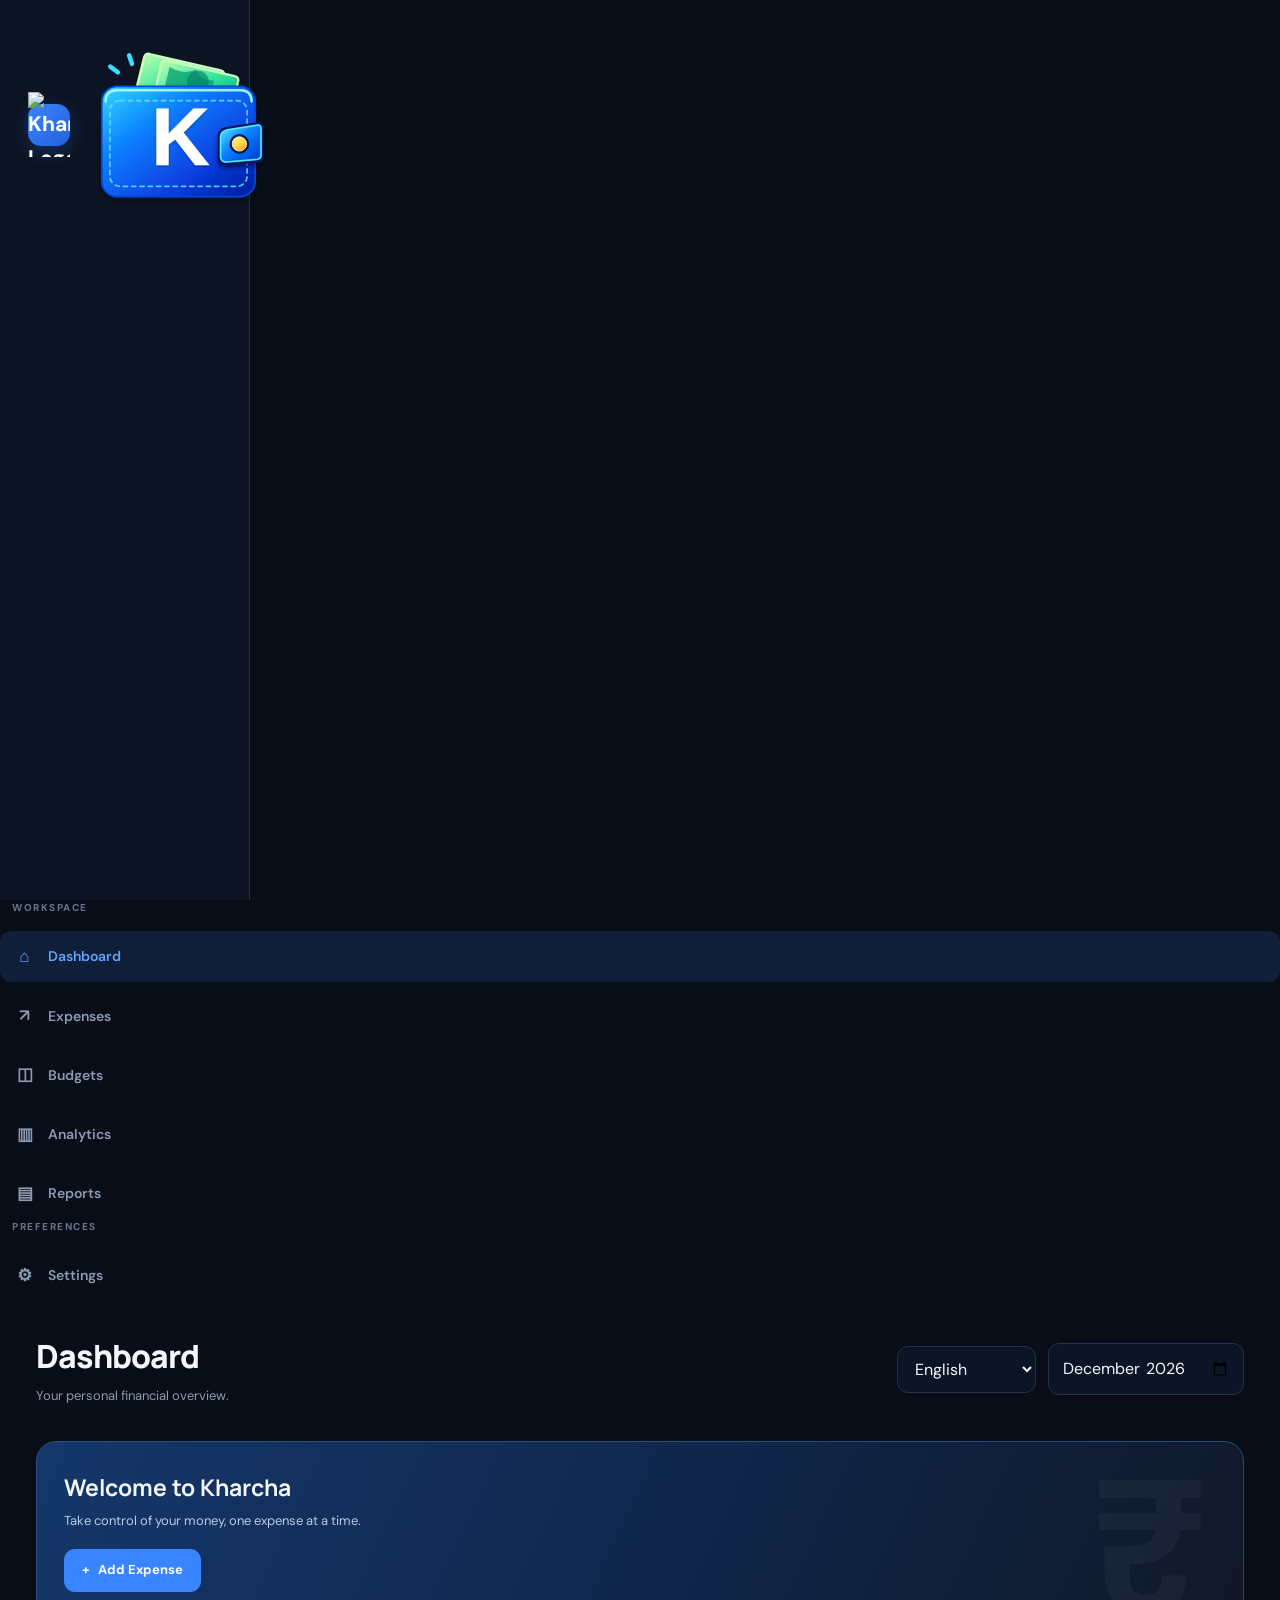
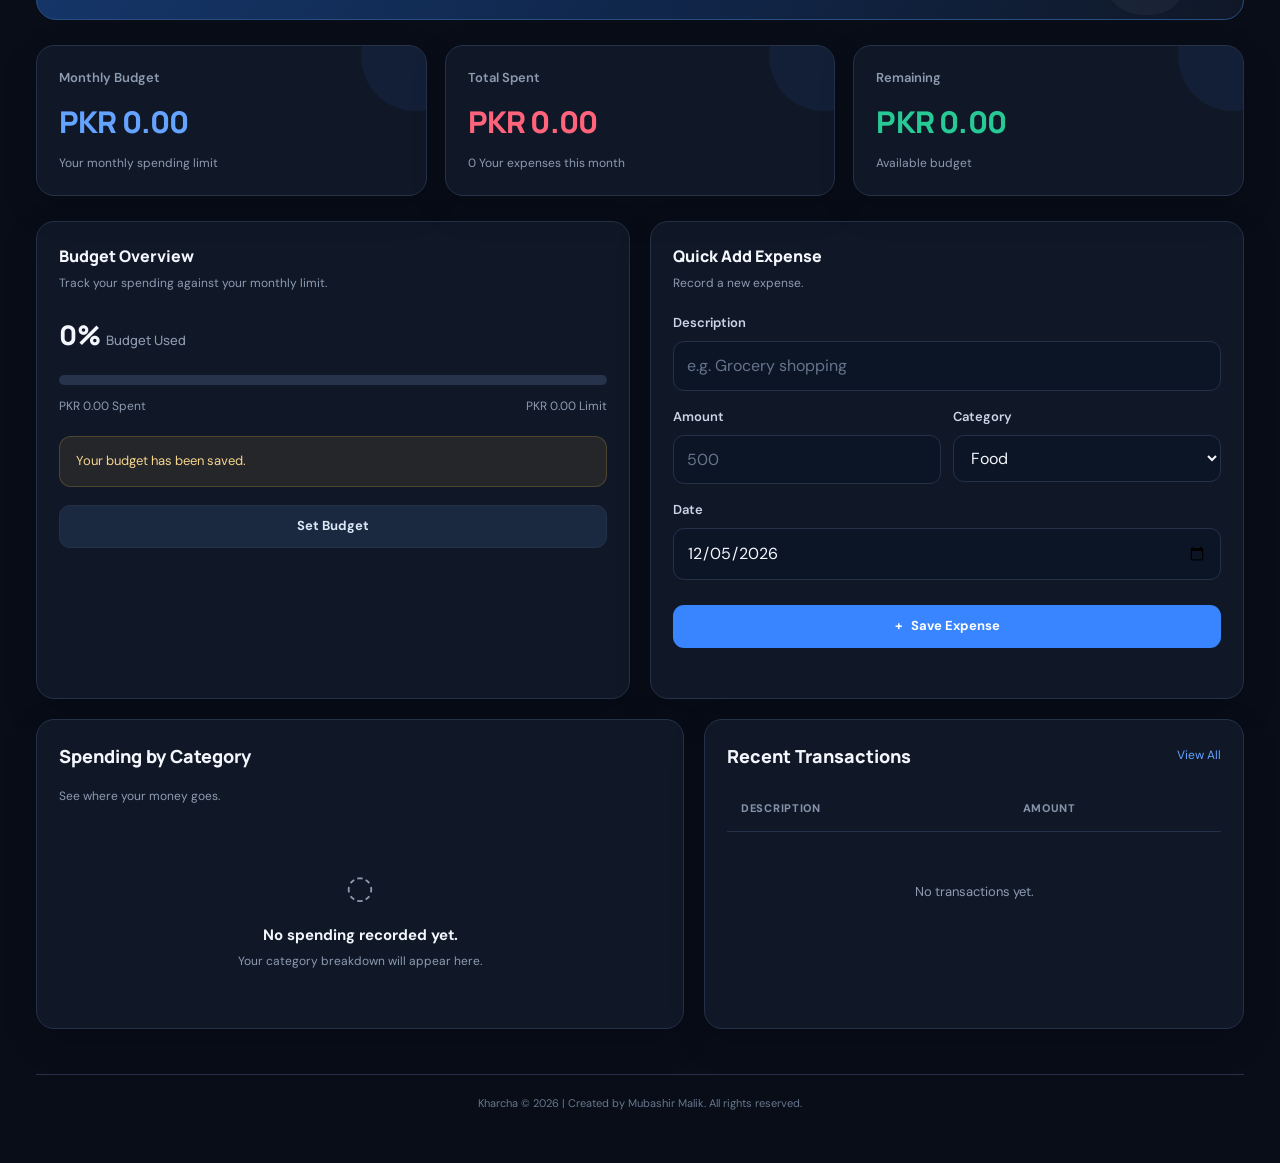
==== index.html @ c97d644c "Update index.html" ====
<!DOCTYPE html>
<html lang="en">
<head>
  <meta charset="UTF-8">
  <meta name="viewport" content="width=device-width, initial-scale=1.0">
  <meta name="theme-color" content="#080d18">
  <meta name="description" content="Kharcha - A simple and smart personal expense tracker.">
  <title>Kharcha | Personal Finance Dashboard</title>
  <link rel="stylesheet" href="style.css">

  <style>
    .welcome-banner {
      background: linear-gradient(115deg, #15376b, #10264a 55%, #101827);
      border: 1px solid #284d80;
      border-radius: 20px;
      padding: 27px;
      margin-bottom: 25px;
      position: relative;
      overflow: hidden;
    }

    .welcome-banner::after {
      content: "₹";
      position: absolute;
      right: 35px;
      top: -45px;
      font-size: 190px;
      font-weight: 800;
      color: rgba(255,255,255,.045);
      pointer-events: none;
    }

    .welcome-banner h2 {
      font-family: 'Manrope', sans-serif;
      font-size: 23px;
      margin-bottom: 5px;
      position: relative;
      z-index: 1;
    }

    .welcome-banner p {
      color: #b8cce9;
      font-size: 13px;
      position: relative;
      z-index: 1;
    }

    .welcome-banner .btn {
      margin-top: 17px;
      position: relative;
      z-index: 1;
    }

    .month-control {
      width: auto;
      min-width: 150px;
    }

    .quick-form {
      display: grid;
      grid-template-columns: 1fr 1fr;
      gap: 12px;
    }

    .quick-form .full {
      grid-column: 1 / -1;
    }

    .quick-form .form-group {
      margin-bottom: 4px;
    }

    .quick-form button {
      margin-top: 9px;
    }

    .dashboard-bottom {
      display: grid;
      grid-template-columns: minmax(0, 1.2fr) minmax(0, 1fr);
      gap: 20px;
      margin-top: 20px;
    }

    .budget-big {
      font-family: 'Manrope', sans-serif;
      font-size: 27px;
      font-weight: 800;
      margin: 14px 0 18px;
    }

    .budget-big span {
      color: var(--muted);
      font-size: 13px;
      font-weight: 500;
    }

    .category-row {
      display: flex;
      align-items: center;
      gap: 10px;
    }

    .category-dot {
      height: 9px;
      width: 9px;
      border-radius: 50%;
      background: var(--blue);
      flex-shrink: 0;
    }

    .language-select {
      width: auto;
      min-width: 125px;
    }

    .success-message {
      color: var(--green);
      font-size: 12px;
      margin-top: 10px;
      min-height: 18px;
    }

    [dir="rtl"] body {
      text-align: right;
    }

    [dir="rtl"] .app-layout {
      direction: rtl;
    }

    [dir="rtl"] .welcome-banner::after {
      right: auto;
      left: 35px;
    }

    [dir="rtl"] .category-info {
      direction: rtl;
    }

    [dir="rtl"] th,
    [dir="rtl"] td {
      text-align: right;
    }

    @media(max-width: 720px) {
      .dashboard-bottom {
        grid-template-columns: 1fr;
      }

      .welcome-banner {
        padding: 21px;
      }

      .welcome-banner h2 {
        font-size: 20px;
      }

      .quick-form {
        grid-template-columns: 1fr;
      }

      .quick-form .full {
        grid-column: auto;
      }

      .month-control {
        width: 100%;
      }
    }
  </style>
</head>

<body>

<div class="app-layout">

  <!-- SIDEBAR -->
  <aside class="sidebar">

  
<a href="index.html" class="brand">
  <div class="brand-logo">
     <img src="kharcha-logo.png" alt="Kharcha Logo">
  </div>
    <img src="kharcha-wallet-logo.svg" alt="Kharcha Wallet Logo">
  </div>
</a>


    <div class="nav-section">
      <div class="nav-label" data-i18n="workspace">Workspace</div>

      <a href="index.html" class="nav-link active">
        <span class="nav-icon">⌂</span>
        <span data-i18n="dashboard">Dashboard</span>
      </a>

      <a href="expenses.html" class="nav-link">
        <span class="nav-icon">↗</span>
        <span data-i18n="expenses">Expenses</span>
      </a>

      <a href="budgets.html" class="nav-link">
        <span class="nav-icon">◫</span>
        <span data-i18n="budgets">Budgets</span>
      </a>

      <a href="analytics.html" class="nav-link">
        <span class="nav-icon">▥</span>
        <span data-i18n="analytics">Analytics</span>
      </a>

      <a href="reports.html" class="nav-link">
        <span class="nav-icon">▤</span>
        <span data-i18n="reports">Reports</span>
      </a>
    </div>

    <div class="nav-section sidebar-bottom">
      <div class="nav-label" data-i18n="preferences">Preferences</div>

      <a href="settings.html" class="nav-link">
        <span class="nav-icon">⚙</span>
        <span data-i18n="settings">Settings</span>
      </a>
    </div>

  </aside>

  <!-- MAIN CONTENT -->
  <main class="main-content">

    <!-- TOPBAR -->
    <header class="topbar">

      <div class="page-heading">
        <h1 data-i18n="dashboard">Dashboard</h1>
        <p data-i18n="dashboardSubtitle">Your personal financial overview.</p>
      </div>

      <div class="topbar-actions">

        <select id="languageSelect" class="language-select"
          aria-label="Choose language">
          <option value="en">English</option>
          <option value="ur">اردو</option>
          <option value="roman">Roman Urdu</option>
        </select>

        <input type="month" id="monthSelect"
          class="month-control" aria-label="Select month">

      </div>

    </header>

    <!-- WELCOME -->
    <section class="welcome-banner">

      <h2 data-i18n="welcome">Take control of your money.</h2>

      <p data-i18n="welcomeText">
        Track your spending, manage your budget,
        and make better financial decisions.
      </p>

      <a href="#addExpense" class="btn btn-primary">
        + <span data-i18n="addExpense">Add an expense</span>
      </a>

    </section>

    <!-- FINANCIAL SUMMARY -->
    <section class="stats-grid">

      <div class="card stat-card balance">
        <div class="stat-label" data-i18n="monthlyBudget">Monthly Budget</div>
        <div class="stat-value" id="budgetValue">PKR 0</div>
        <div class="stat-note" data-i18n="budgetNote">
          Your planned monthly spending limit
        </div>
      </div>

      <div class="card stat-card expense">
        <div class="stat-label" data-i18n="totalSpent">Total Spent</div>
        <div class="stat-value" id="spentValue">PKR 0</div>
        <div class="stat-note" id="transactionCount">0</div>
      </div>

      <div class="card stat-card income">
        <div class="stat-label" data-i18n="remaining">Remaining Balance</div>
        <div class="stat-value" id="remainingValue">PKR 0</div>
        <div class="stat-note" data-i18n="remainingNote">
          Money left from your monthly budget
        </div>
      </div>

    </section>

    <!-- MAIN DASHBOARD GRID -->
    <section class="dashboard-grid">

      <div class="card">

        <div class="card-title" data-i18n="budgetOverview">Budget Overview</div>

        <div class="card-description" data-i18n="budgetDescription">
          Monitor how much of your budget you've used.
        </div>

        <div class="budget-big" id="budgetPercentage">
          0% <span data-i18n="budgetUsed">of your budget used</span>
        </div>

        <div class="progress-track">
          <div class="progress-fill" id="budgetProgress" style="width:0%"></div>
        </div>

        <div class="progress-details">
          <span id="budgetSpentLabel">PKR 0</span>
          <span id="budgetLimitLabel">PKR 0</span>
        </div>

        <div id="budgetWarning" class="notice warning" style="margin-top:20px"></div>

        <button class="btn btn-secondary btn-full"
          id="setBudgetButton" data-i18n="setBudget">
          Set Monthly Budget
        </button>

      </div>

      <!-- QUICK EXPENSE FORM -->
      <div class="card" id="addExpense">

        <div class="card-title" data-i18n="quickAdd">Quick Add Expense</div>

        <div class="card-description" data-i18n="quickDescription">
          Record a purchase in seconds.
        </div>

        <form id="expenseForm" class="quick-form">

          <div class="form-group full">
            <label for="expenseDescription" data-i18n="description">Description</label>
            <input id="expenseDescription" type="text"
              data-i18n-placeholder="descriptionPlaceholder"
              placeholder="e.g. Grocery shopping" required>
          </div>

          <div class="form-group">
            <label for="expenseAmount" data-i18n="amount">Amount (PKR)</label>
            <input id="expenseAmount" type="number"
              min="0.01" step="0.01" placeholder="500" required>
          </div>

          <div class="form-group">
            <label for="expenseCategory" data-i18n="category">Category</label>
            <select id="expenseCategory" required>
              <option value="food" data-i18n="food">Food</option>
              <option value="transport" data-i18n="transport">Transport</option>
              <option value="shopping" data-i18n="shopping">Shopping</option>
              <option value="bills" data-i18n="bills">Bills</option>
              <option value="health" data-i18n="health">Health</option>
              <option value="entertainment" data-i18n="entertainment">Entertainment</option>
              <option value="education" data-i18n="education">Education</option>
              <option value="other" data-i18n="other">Other</option>
            </select>
          </div>

          <div class="form-group full">
            <label for="expenseDate" data-i18n="date">Date</label>
            <input id="expenseDate" type="date" required>
          </div>

          <button type="submit" class="btn btn-primary full">
            + <span data-i18n="saveExpense">Save Expense</span>
          </button>

        </form>

        <div id="expenseMessage" class="success-message" aria-live="polite"></div>

      </div>

    </section>

    <!-- LOWER DASHBOARD -->
    <section class="dashboard-bottom">

      <div class="card">

        <div class="section-heading">
          <h2 data-i18n="spendingCategory">Spending by Category</h2>
        </div>

        <div class="card-description" data-i18n="categoryDescription">
          Understand where your money goes.
        </div>

        <div class="category-list" id="categoryList"></div>

      </div>

      <div class="card">

        <div class="section-heading">
          <h2 data-i18n="recentTransactions">Recent Transactions</h2>

          <a href="expenses.html"
            style="color:var(--blue-light);font-size:12px"
            data-i18n="viewAll">
            View all →
          </a>
        </div>

        <div class="table-wrapper">
          <table>
            <thead>
              <tr>
                <th data-i18n="description">Description</th>
                <th data-i18n="amount">Amount</th>
              </tr>
            </thead>

            <tbody id="recentTransactions"></tbody>
          </table>
        </div>

      </div>

    </section>

    <footer class="app-footer">
      Kharcha © 2026 | Created by Mubashir Malik. All rights reserved.
    </footer>

  </main>

</div>

<script src="app.js"></script>

<script>
  const $ = id => document.getElementById(id);

  function escapeHTML(value) {
    return String(value).replace(/[&<>"']/g, character => ({
      "&": "&amp;",
      "<": "&lt;",
      ">": "&gt;",
      '"': "&quot;",
      "'": "&#39;"
    })[character]);
  }

  function selectedMonth() {
    return $("monthSelect").value || Kharcha.getCurrentMonth();
  }

  function money(amount) {
    return Kharcha.formatCurrency(amount);
  }

  function renderDashboard() {
    const month = selectedMonth();
    const summary = Kharcha.getMonthlySummary(month);
    const t = key => Kharcha.translate(key);

    $("budgetValue").textContent = money(summary.budget);
    $("spentValue").textContent = money(summary.spent);
    $("remainingValue").textContent = money(summary.remaining);

    $("transactionCount").textContent =
      `${summary.transactionCount} ${t("spentNote")}`;

    const percentage = summary.budget > 0
      ? Math.round(summary.percentage)
      : 0;

    $("budgetPercentage").innerHTML =
      `${percentage}% <span>${t("budgetUsed")}</span>`;

    $("budgetProgress").style.width =
      `${Math.min(percentage, 100)}%`;

    $("budgetProgress").classList.toggle(
      "danger",
      percentage >= 100
    );

    $("budgetSpentLabel").textContent =
      `${money(summary.spent)} ${t("spent")}`;

    $("budgetLimitLabel").textContent =
      `${money(summary.budget)} ${t("limit")}`;

    const warning = $("budgetWarning");

    if (summary.budget === 0) {
      warning.className = "notice warning";
      warning.textContent = t("setBudgetMessage");
    } else if (percentage >= 100) {
      warning.className = "notice danger";
      warning.textContent = t("exceededMessage");
    } else if (percentage >= 80) {
      warning.className = "notice warning";
      warning.textContent = t("warningMessage");
    } else {
      warning.className = "notice";
      warning.textContent = t("withinBudgetMessage");
    }

    renderCategories(month);
    renderTransactions(month);
  }

  function renderCategories(month) {
    const totals = Kharcha.getCategoryTotals(month);
    const list = $("categoryList");
    const t = key => Kharcha.translate(key);

    const entries = Object.entries(totals)
      .sort((a, b) => b[1] - a[1]);

    if (!entries.length) {
      list.innerHTML = `
        <div class="empty-state">
          <div class="empty-state-icon">◌</div>
          <h3>${escapeHTML(t("noSpending"))}</h3>
          <p>${escapeHTML(t("categoryEmpty"))}</p>
        </div>`;
      return;
    }

    const total = entries.reduce((sum, entry) => sum + entry[1], 0);

    list.innerHTML = entries.map(([category, amount]) => {
      const percentage = total > 0 ? (amount / total) * 100 : 0;

      return `
        <div class="category-item">
          <div class="category-info">
            <span class="category-row">
              <span class="category-dot"></span>
              ${escapeHTML(t(category))}
            </span>
            <span>${money(amount)}</span>
          </div>
          <div class="category-track">
            <div class="category-fill" style="width:${percentage}%"></div>
          </div>
        </div>`;
    }).join("");
  }

  function renderTransactions(month) {
    const transactions = Kharcha.getMonthExpenses(month)
      .sort((a, b) => String(b.date).localeCompare(String(a.date)))
      .slice(0, 5);

    const body = $("recentTransactions");
    const t = key => Kharcha.translate(key);

    if (!transactions.length) {
      body.innerHTML = `
        <tr>
          <td colspan="2">
            <div class="empty-state">${escapeHTML(t("noTransactions"))}</div>
          </td>
        </tr>`;
      return;
    }

    body.innerHTML = transactions.map(expense => `
      <tr>
        <td>
          <div class="transaction-name">
            ${escapeHTML(expense.description)}
          </div>
          <div class="transaction-category">
            ${escapeHTML(t(expense.category))} · ${escapeHTML(expense.date)}
          </div>
        </td>
        <td class="amount-negative">
          -${money(expense.amount)}
        </td>
      </tr>
    `).join("");
  }

  $("expenseForm").addEventListener("submit", event => {
    event.preventDefault();

    try {
      Kharcha.addExpense({
        description: $("expenseDescription").value,
        amount: $("expenseAmount").value,
        category: $("expenseCategory").value,
        date: $("expenseDate").value
      });

      $("expenseForm").reset();
      $("expenseDate").value = new Date().toISOString().slice(0, 10);
      $("expenseMessage").textContent = Kharcha.translate("saved");

      renderDashboard();

    } catch (error) {
      $("expenseMessage").textContent = error.message;
    }
  });

  $("monthSelect").addEventListener("change", renderDashboard);

  $("setBudgetButton").addEventListener("click", () => {
    const current = Kharcha.getMonthlyBudget(selectedMonth());

    const answer = prompt(
      Kharcha.translate("budgetPrompt"),
      current || ""
    );

    if (answer === null) return;

    const amount = Number(answer);

    if (!Number.isFinite(amount) || amount < 0) {
      alert(Kharcha.translate("invalidBudget"));
      return;
    }

    Kharcha.setMonthlyBudget(amount, selectedMonth());
    renderDashboard();
  });

  $("languageSelect").addEventListener("change", event => {
    Kharcha.setLanguage(event.target.value);
    renderDashboard();
  });

  function initializeDashboard() {
    $("monthSelect").value = Kharcha.getCurrentMonth();
    $("expenseDate").value = new Date().toISOString().slice(0, 10);
    $("languageSelect").value = Kharcha.getLanguage();

    Kharcha.applyTranslations();
    renderDashboard();
  }

  initializeDashboard();
</script>

</body>
</html>
---- style.css ----
@import url('https://fonts.googleapis.com/css2?family=DM+Sans:wght@400;500;600;700;800&family=Manrope:wght@400;500;600;700;800&display=swap');

:root {
  --bg: #080d18;
  --surface: #101827;
  --surface-2: #151f31;
  --surface-3: #1b2940;
  --border: #243149;
  --text: #f3f6fc;
  --muted: #8d9bb1;
  --blue: #3985ff;
  --blue-light: #64a3ff;
  --green: #27c995;
  --red: #ff647c;
  --yellow: #f6bd4b;
  --radius: 18px;
  --shadow: 0 12px 35px rgba(0,0,0,.18);
}

* {
  box-sizing: border-box;
  margin: 0;
  padding: 0;
}

html {
  scroll-behavior: smooth;
}

body {
  min-height: 100vh;
  background: var(--bg);
  color: var(--text);
  font-family: 'DM Sans', sans-serif;
  line-height: 1.6;
}

button, input, select, textarea {
  font: inherit;
}

button {
  cursor: pointer;
}

a {
  color: inherit;
  text-decoration: none;
}

img {
  max-width: 100%;
}

/* Main application layout */

.app-layout {
  display: flex;
  min-height: 100vh;
}

.sidebar {
  width: 250px;
  min-width: 250px;
  background: #0c1423;
  border-right: 1px solid var(--border);
  padding: 28px 18px;
  display: flex;
  flex-direction: column;
  gap: 34px;
}

.brand {
  display: flex;
  align-items: center;
  gap: 12px;
  padding: 0 10px;
}

.brand-logo {
  width: 42px;
  height: 42px;
  display: grid;
  place-items: center;
  background: linear-gradient(135deg, #3985ff, #2460d9);
  border-radius: 13px;
  color: white;
  font-size: 21px;
  font-weight: 800;
  box-shadow: 0 5px 18px rgba(57,133,255,.25);
}

.brand-name {
  font-family: 'Manrope', sans-serif;
  font-size: 21px;
  font-weight: 800;
  letter-spacing: -.7px;
}

.brand-name span {
  color: var(--blue-light);
}

.nav-section {
  display: flex;
  flex-direction: column;
  gap: 8px;
}

.nav-label {
  padding: 0 12px;
  margin-bottom: 7px;
  color: #65748c;
  font-size: 10px;
  font-weight: 800;
  letter-spacing: 1.5px;
  text-transform: uppercase;
}

.nav-link {
  display: flex;
  align-items: center;
  gap: 13px;
  padding: 12px 14px;
  border-radius: 11px;
  color: var(--muted);
  font-size: 14px;
  font-weight: 600;
  transition: .2s ease;
}

.nav-link:hover {
  background: var(--surface-2);
  color: white;
}

.nav-link.active {
  background: rgba(57,133,255,.14);
  color: var(--blue-light);
}

.nav-icon {
  width: 21px;
  text-align: center;
  font-size: 17px;
}

.sidebar-bottom {
  margin-top: auto;
}

/* Main content */

.main-content {
  flex: 1;
  min-width: 0;
  padding: 30px 36px;
}

.topbar {
  display: flex;
  justify-content: space-between;
  align-items: center;
  gap: 18px;
  margin-bottom: 34px;
}

.page-heading h1 {
  font-family: 'Manrope', sans-serif;
  font-size: clamp(25px, 3vw, 32px);
  font-weight: 800;
  letter-spacing: -1px;
}

.page-heading p {
  color: var(--muted);
  font-size: 13px;
  margin-top: 4px;
}

.topbar-actions {
  display: flex;
  align-items: center;
  gap: 12px;
}

.page-section {
  margin-bottom: 30px;
}

.section-heading {
  display: flex;
  justify-content: space-between;
  align-items: center;
  gap: 12px;
  margin-bottom: 17px;
}

.section-heading h2 {
  font-family: 'Manrope', sans-serif;
  font-size: 18px;
  font-weight: 800;
}

/* Cards and dashboard */

.stats-grid {
  display: grid;
  grid-template-columns: repeat(3, minmax(0, 1fr));
  gap: 18px;
  margin-bottom: 25px;
}

.card {
  background: var(--surface);
  border: 1px solid var(--border);
  border-radius: var(--radius);
  padding: 22px;
  box-shadow: var(--shadow);
}

.stat-card {
  position: relative;
  overflow: hidden;
}

.stat-card::after {
  content: '';
  position: absolute;
  width: 110px;
  height: 110px;
  border-radius: 50%;
  right: -45px;
  top: -45px;
  background: rgba(57,133,255,.07);
}

.stat-label {
  color: var(--muted);
  font-size: 13px;
  font-weight: 600;
}

.stat-value {
  font-family: 'Manrope', sans-serif;
  font-size: clamp(23px, 3vw, 30px);
  font-weight: 800;
  margin-top: 9px;
  letter-spacing: -.8px;
  overflow-wrap: anywhere;
}

.stat-note {
  color: var(--muted);
  font-size: 12px;
  margin-top: 8px;
}

.stat-card.income .stat-value {
  color: var(--green);
}

.stat-card.expense .stat-value {
  color: var(--red);
}

.stat-card.balance .stat-value {
  color: var(--blue-light);
}

.dashboard-grid {
  display: grid;
  grid-template-columns: minmax(0, 1.4fr) minmax(260px, 1fr);
  gap: 20px;
}

.card-title {
  font-family: 'Manrope', sans-serif;
  font-size: 16px;
  font-weight: 800;
  margin-bottom: 5px;
}

.card-description {
  color: var(--muted);
  font-size: 12px;
  margin-bottom: 20px;
}

/* Budget progress */

.progress-track {
  width: 100%;
  height: 10px;
  background: #26334a;
  border-radius: 20px;
  overflow: hidden;
}

.progress-fill {
  height: 100%;
  width: 0;
  background: linear-gradient(90deg, #347cff, #65a6ff);
  border-radius: inherit;
  transition: width .4s ease;
}

.progress-fill.danger {
  background: linear-gradient(90deg, #ff526f, #ff8795);
}

.progress-details {
  display: flex;
  justify-content: space-between;
  gap: 10px;
  margin-top: 12px;
  color: var(--muted);
  font-size: 12px;
}

/* Forms and controls */

.form-group {
  display: flex;
  flex-direction: column;
  gap: 7px;
  margin-bottom: 17px;
}

.form-group label {
  color: #cbd5e5;
  font-size: 13px;
  font-weight: 600;
}

.input,
input,
select,
textarea {
  width: 100%;
  min-height: 45px;
  padding: 11px 13px;
  background: #0c1525;
  border: 1px solid var(--border);
  border-radius: 11px;
  color: var(--text);
  outline: none;
  transition: border .2s, box-shadow .2s;
}

input:focus,
select:focus,
textarea:focus {
  border-color: var(--blue);
  box-shadow: 0 0 0 3px rgba(57,133,255,.12);
}

input::placeholder,
textarea::placeholder {
  color: #65748c;
}

select option {
  background: var(--surface);
  color: white;
}

.form-row {
  display: grid;
  grid-template-columns: repeat(2, minmax(0, 1fr));
  gap: 15px;
}

/* Buttons */

.btn {
  display: inline-flex;
  justify-content: center;
  align-items: center;
  gap: 8px;
  min-height: 43px;
  padding: 10px 17px;
  border: 1px solid transparent;
  border-radius: 11px;
  font-size: 13px;
  font-weight: 700;
  transition: .2s ease;
}

.btn-primary {
  background: var(--blue);
  color: white;
}

.btn-primary:hover {
  background: #256de0;
  transform: translateY(-1px);
}

.btn-secondary {
  background: var(--surface-3);
  color: #dce7f8;
  border-color: var(--border);
}

.btn-secondary:hover {
  background: #263751;
}

.btn-danger {
  background: rgba(255,100,124,.12);
  color: var(--red);
  border-color: rgba(255,100,124,.2);
}

.btn-danger:hover {
  background: rgba(255,100,124,.2);
}

.btn-full {
  width: 100%;
}

/* Tables and transactions */

.table-wrapper {
  width: 100%;
  overflow-x: auto;
}

table {
  width: 100%;
  border-collapse: collapse;
  min-width: 520px;
}

th {
  padding: 13px 14px;
  text-align: left;
  color: #8493aa;
  font-size: 11px;
  font-weight: 800;
  letter-spacing: .7px;
  text-transform: uppercase;
  border-bottom: 1px solid var(--border);
}

td {
  padding: 15px 14px;
  border-bottom: 1px solid rgba(36,49,73,.7);
  color: #dce5f3;
  font-size: 13px;
}

tr:last-child td {
  border-bottom: none;
}

tbody tr:hover {
  background: rgba(255,255,255,.018);
}

.transaction-name {
  font-weight: 700;
}

.transaction-category {
  color: var(--muted);
  font-size: 11px;
}

.amount-negative {
  color: var(--red);
  font-weight: 700;
}

.amount-positive {
  color: var(--green);
  font-weight: 700;
}

/* Category labels */

.badge {
  display: inline-flex;
  align-items: center;
  padding: 5px 9px;
  border-radius: 30px;
  background: rgba(57,133,255,.12);
  color: var(--blue-light);
  font-size: 11px;
  font-weight: 700;
}

.badge-success {
  background: rgba(39,201,149,.12);
  color: var(--green);
}

.badge-danger {
  background: rgba(255,100,124,.12);
  color: var(--red);
}

/* Charts and category breakdown */

.category-list {
  display: flex;
  flex-direction: column;
  gap: 18px;
}

.category-item {
  display: flex;
  flex-direction: column;
  gap: 8px;
}

.category-info {
  display: flex;
  justify-content: space-between;
  gap: 10px;
  font-size: 13px;
}

.category-info span:first-child {
  color: #dce5f3;
  font-weight: 600;
}

.category-info span:last-child {
  color: var(--muted);
}

.category-track {
  height: 7px;
  background: #26334a;
  border-radius: 20px;
  overflow: hidden;
}

.category-fill {
  height: 100%;
  background: linear-gradient(90deg, #3985ff, #6bafff);
  border-radius: inherit;
}

/* Empty states */

.empty-state {
  padding: 35px 20px;
  text-align: center;
  color: var(--muted);
}

.empty-state-icon {
  font-size: 32px;
  margin-bottom: 10px;
}

.empty-state h3 {
  color: var(--text);
  font-size: 15px;
  margin-bottom: 5px;
}

.empty-state p {
  font-size: 12px;
}

/* Filters and page tools */

.filters {
  display: flex;
  flex-wrap: wrap;
  gap: 12px;
  align-items: center;
  margin-bottom: 18px;
}

.filters > * {
  max-width: 220px;
}

/* Settings */

.settings-group {
  margin-bottom: 22px;
}

.settings-item {
  display: flex;
  justify-content: space-between;
  align-items: center;
  gap: 18px;
  padding: 17px 0;
  border-bottom: 1px solid var(--border);
}

.settings-item:last-child {
  border-bottom: none;
}

.settings-item h3 {
  font-size: 14px;
  margin-bottom: 3px;
}

.settings-item p {
  color: var(--muted);
  font-size: 12px;
}

/* Notices */

.notice {
  padding: 14px 16px;
  border-radius: 12px;
  background: rgba(57,133,255,.1);
  border: 1px solid rgba(57,133,255,.2);
  color: #b8d5ff;
  font-size: 13px;
  margin-bottom: 18px;
}

.notice.warning {
  background: rgba(246,189,75,.09);
  border-color: rgba(246,189,75,.2);
  color: #f6d58d;
}

.notice.danger {
  background: rgba(255,100,124,.09);
  border-color: rgba(255,100,124,.2);
  color: #ff9aaa;
}

/* Footer */

.app-footer {
  margin-top: 45px;
  padding: 20px 0;
  border-top: 1px solid var(--border);
  color: #68778e;
  text-align: center;
  font-size: 11px;
}

/* Responsive design */

@media (max-width: 1000px) {
  .sidebar {
    width: 215px;
    min-width: 215px;
  }

  .main-content {
    padding: 25px 22px;
  }

  .dashboard-grid {
    grid-template-columns: 1fr;
  }
}

@media (max-width: 720px) {
  .app-layout {
    display: block;
  }

  .sidebar {
    width: 100%;
    min-width: 0;
    padding: 15px;
    gap: 15px;
    border-right: none;
    border-bottom: 1px solid var(--border);
  }

  .brand {
    padding: 0 5px;
  }

  .nav-section {
    flex-direction: row;
    flex-wrap: wrap;
    gap: 6px;
  }

  .nav-label,
  .sidebar-bottom {
    display: none;
  }

  .nav-link {
    padding: 9px 11px;
    font-size: 12px;
  }

  .main-content {
    padding: 22px 15px;
  }

  .topbar {
    align-items: flex-start;
    flex-direction: column;
    margin-bottom: 25px;
  }

  .topbar-actions {
    width: 100%;
    flex-wrap: wrap;
  }

  .stats-grid {
    grid-template-columns: 1fr;
    gap: 12px;
  }

  .card {
    padding: 17px;
  }

  .form-row {
    grid-template-columns: 1fr;
    gap: 0;
  }

  .section-heading {
    align-items: flex-start;
  }
}

@media (max-width: 400px) {
  .nav-link {
    padding: 8px;
    font-size: 11px;
  }

  .brand-name {
    font-size: 19px;
  }

  .main-content {
    padding: 18px 12px;
  }
}

/* =========================================================
   KHARCHA — MOBILE RESPONSIVENESS FIX
   ========================================================= */

/* Prevent horizontal overflow */
html,
body {
  width: 100%;
  max-width: 100%;
  overflow-x: clip;
}

.app-layout {
  width: 100%;
  max-width: 100%;
  min-width: 0;
}

.main-content {
  min-width: 0;
  max-width: 100%;
  width: 100%;
}

/* Allow nested content to shrink */
.main-content *,
.card,
.page-section,
.dashboard-grid,
.stats-grid,
.topbar,
.topbar-actions {
  min-width: 0;
  max-width: 100%;
}

.dashboard-grid {
  grid-template-columns: repeat(2, minmax(0, 1fr));
}

/* Tables remain scrollable inside their own container */
.table-wrapper {
  width: 100%;
  max-width: 100%;
  overflow-x: auto;
}

/* Mobile and smaller tablets */
@media screen and (max-width: 800px) {

  .app-layout {
    display: flex;
    flex-direction: column;
  }

  .sidebar {
    width: 100%;
    min-width: 0;
    max-width: 100%;
    padding: 16px;
    gap: 16px;
    border-right: none;
    border-bottom: 1px solid var(--border);
  }

  .nav-section {
    display: flex;
    flex-direction: row;
    flex-wrap: wrap;
    gap: 7px;
    width: 100%;
  }

  .nav-label,
  .sidebar-bottom {
    display: none;
  }

  .nav-link {
    flex: 0 1 auto;
    padding: 9px 11px;
    font-size: 12px;
  }

  .main-content {
    width: 100%;
    max-width: 100%;
    padding: 20px 14px;
    margin: 0;
  }

  .topbar {
    width: 100%;
    flex-direction: column;
    align-items: flex-start;
    gap: 14px;
  }

  .topbar-actions {
    width: 100%;
    flex-wrap: wrap;
  }

  .stats-grid {
    grid-template-columns: repeat(2, minmax(0, 1fr));
    gap: 12px;
  }

  .dashboard-grid {
    grid-template-columns: minmax(0, 1fr);
  }

  .form-row {
    grid-template-columns: minmax(0, 1fr);
  }

  .card {
    width: 100%;
    padding: 17px;
  }

  .filters {
    width: 100%;
  }

  .filters > * {
    max-width: 100%;
    flex: 1 1 140px;
  }

  .settings-item {
    flex-wrap: wrap;
  }
}

/* Smaller phones */
@media screen and (max-width: 480px) {

  .main-content {
    padding: 16px 12px;
  }

  .stats-grid {
    grid-template-columns: minmax(0, 1fr);
  }

  .card {
    padding: 15px;
    border-radius: 15px;
  }

  .page-heading h1 {
    font-size: 25px;
  }

  .section-heading {
    flex-wrap: wrap;
  }

  .nav-link {
    padding: 8px 9px;
    font-size: 11px;
  }

  .btn {
    max-width: 100%;
    white-space: normal;
  }

  input,
  select,
  textarea {
    max-width: 100%;
  }

  .stat-value {
    overflow-wrap: anywhere;
  }
}

/* Urdu right-to-left layout */
html[dir="rtl"] body {
  text-align: right;
}

html[dir="rtl"] .sidebar {
  border-right: none;
  border-left: 1px solid var(--border);
}

html[dir="rtl"] th {
  text-align: right;
}

html[dir="rtl"] .stat-card::after {
  right: auto;
  left: -45px;
}

@media screen and (max-width: 800px) {
  html[dir="rtl"] .sidebar {
    border-left: none;
  }

}

.brand-logo {
  display: flex;
  align-items: center;
  justify-content: center;
}

.brand-logo img {
  width: 65px;
  height: 65px;
  object-fit: contain;
  display: block;
}
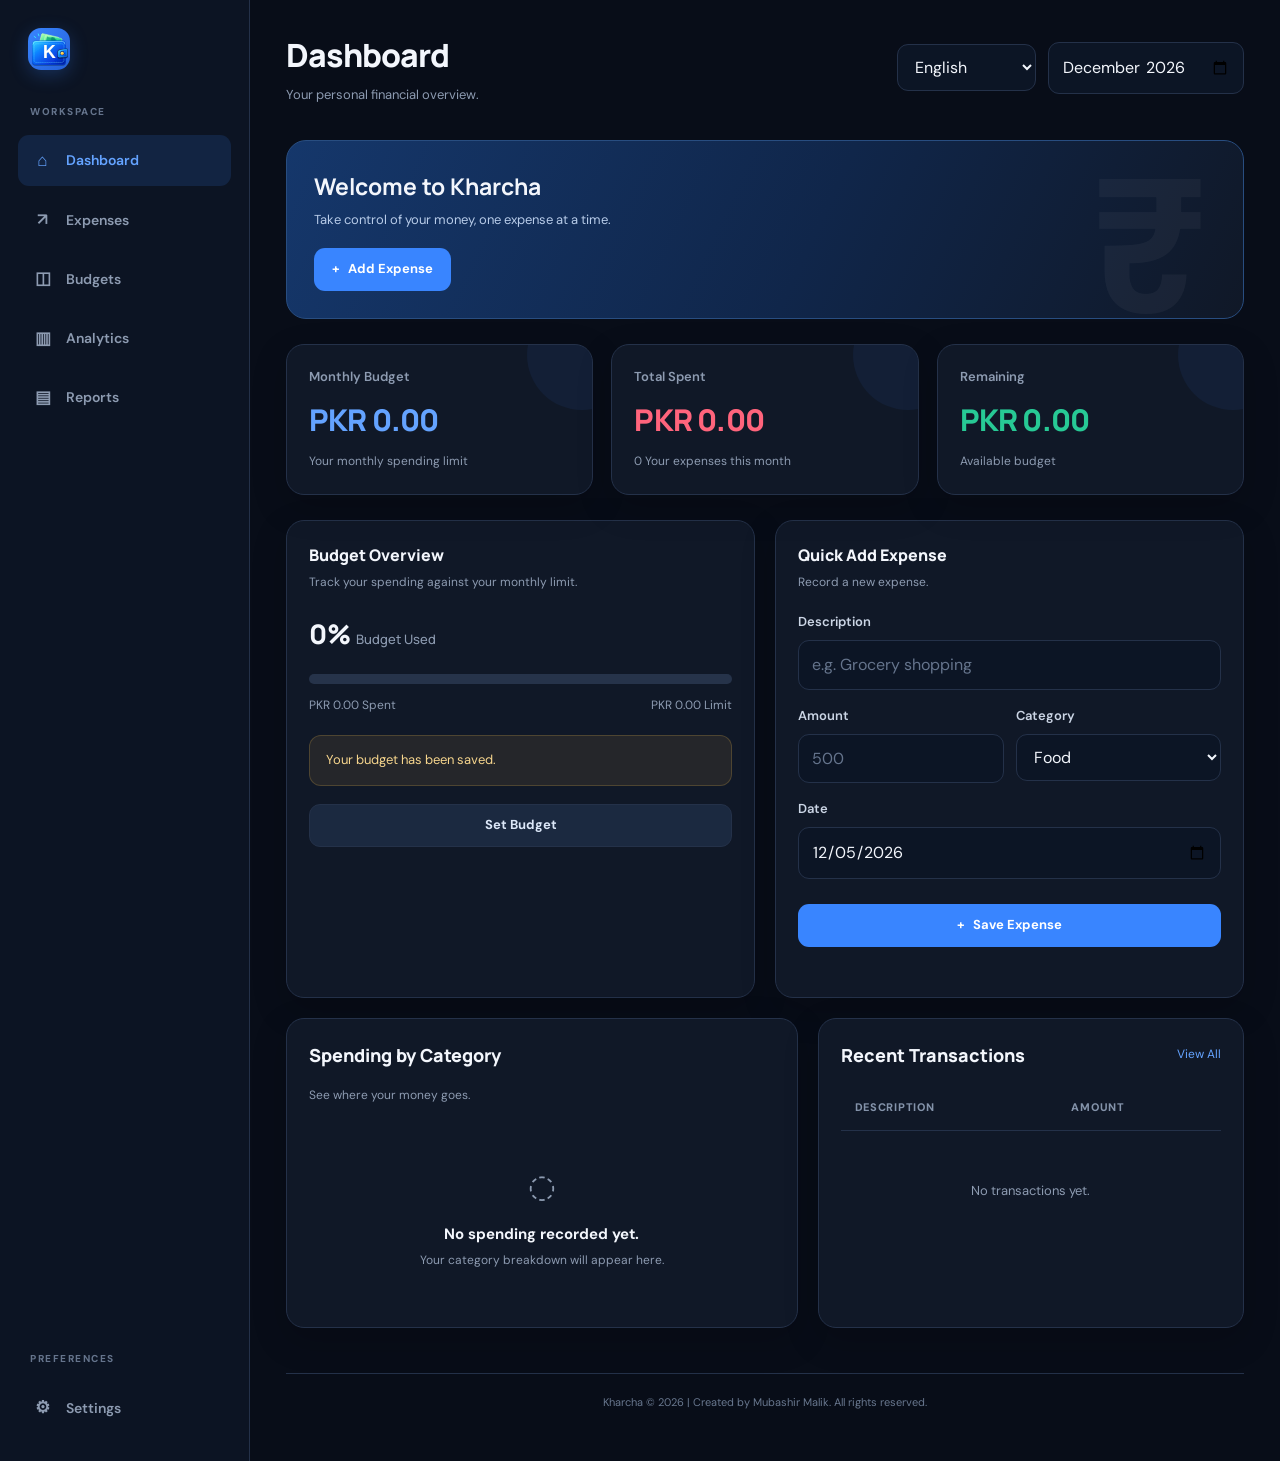
==== commit 5fe4b28e: "Update index.html" ====
--- a/index.html
+++ b/index.html
@@ -179,13 +179,17 @@
   <aside class="sidebar">
 
   
-<a href="index.html" class="brand">
+
+<a href="index.html" class="brand" aria-label="Kharcha Home">
   <div class="brand-logo">
-     <img src="kharcha-logo.png" alt="Kharcha Logo">
-  </div>
-    <img src="kharcha-wallet-logo.svg" alt="Kharcha Wallet Logo">
+    <img
+      src="kharcha-wallet-logo.svg"
+      alt="Kharcha"
+      title="Kharcha"
+    >
   </div>
 </a>
+
 
 
     <div class="nav-section">
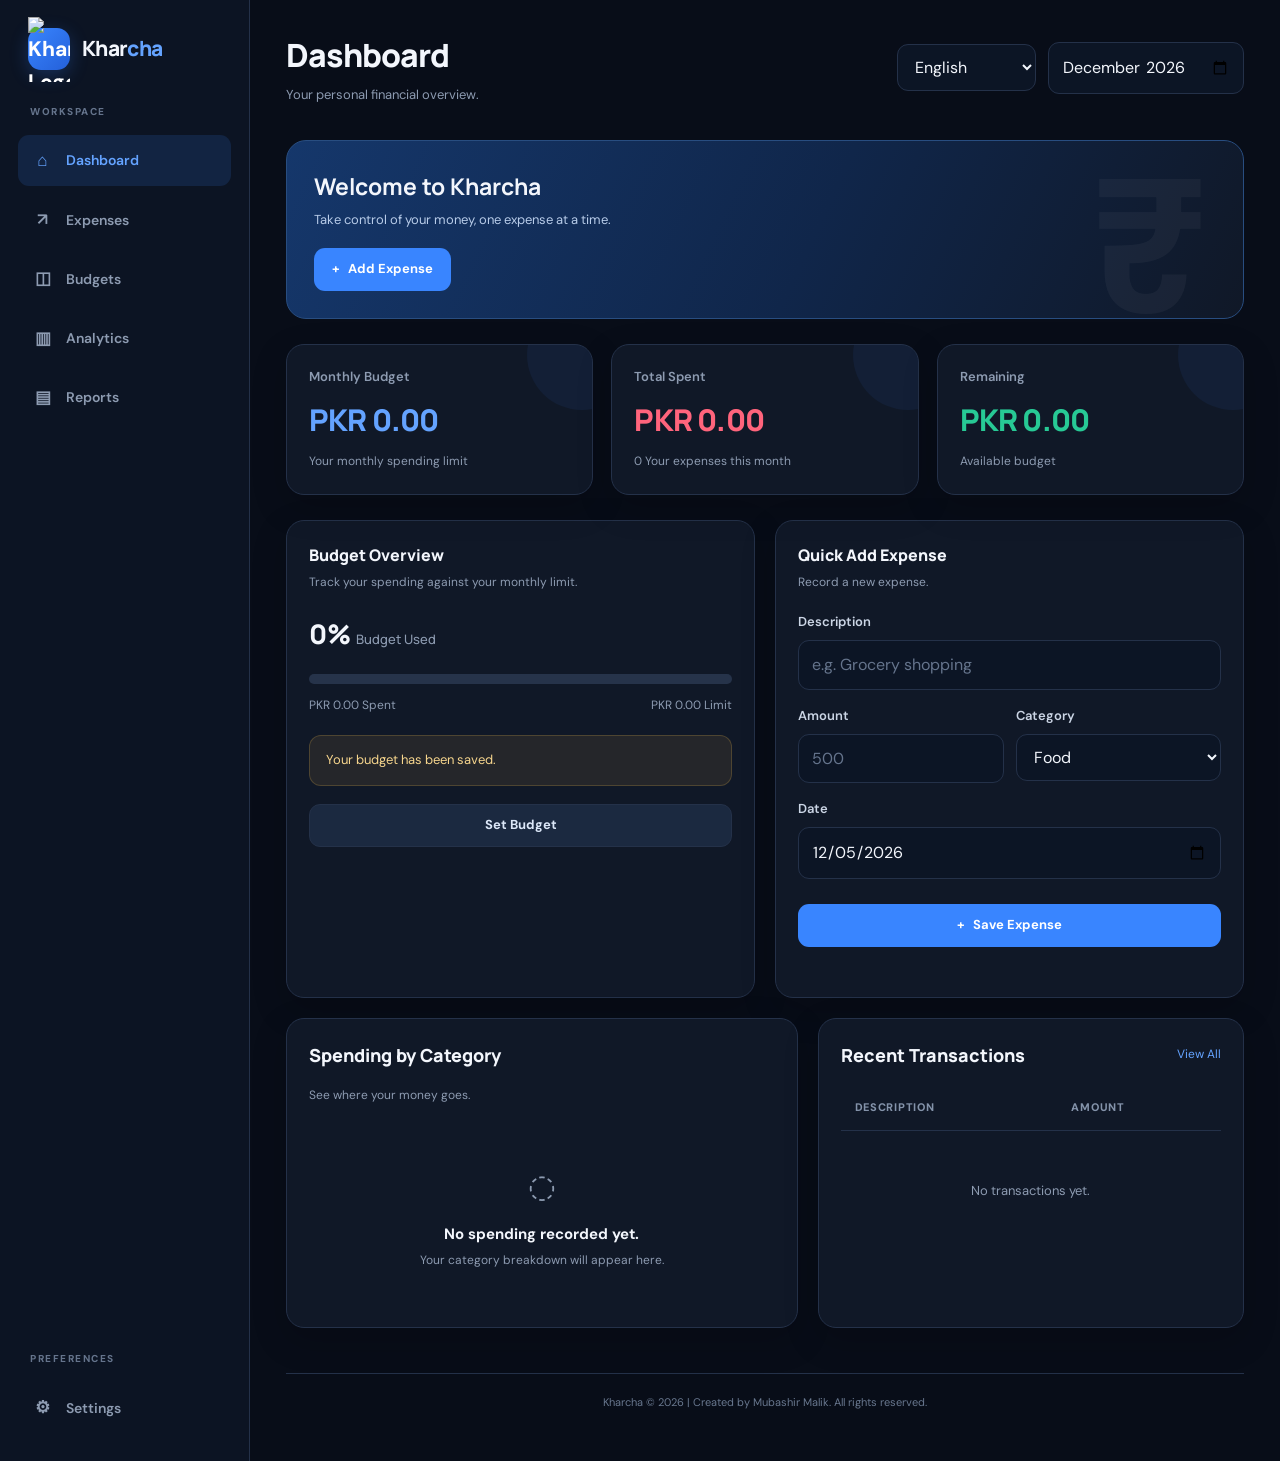
==== commit 1d84910a: "Update index.html" ====
--- a/index.html
+++ b/index.html
@@ -180,14 +180,11 @@
 
   
 
-<a href="index.html" class="brand" aria-label="Kharcha Home">
+<a href="index.html" class="brand">
   <div class="brand-logo">
-    <img
-      src="kharcha-wallet-logo.svg"
-      alt="Kharcha"
-      title="Kharcha"
-    >
+    <img src="kharcha-logo.png" alt="Kharcha Logo">
   </div>
+  <div class="brand-name">Khar<span>cha</span></div>
 </a>
 
 
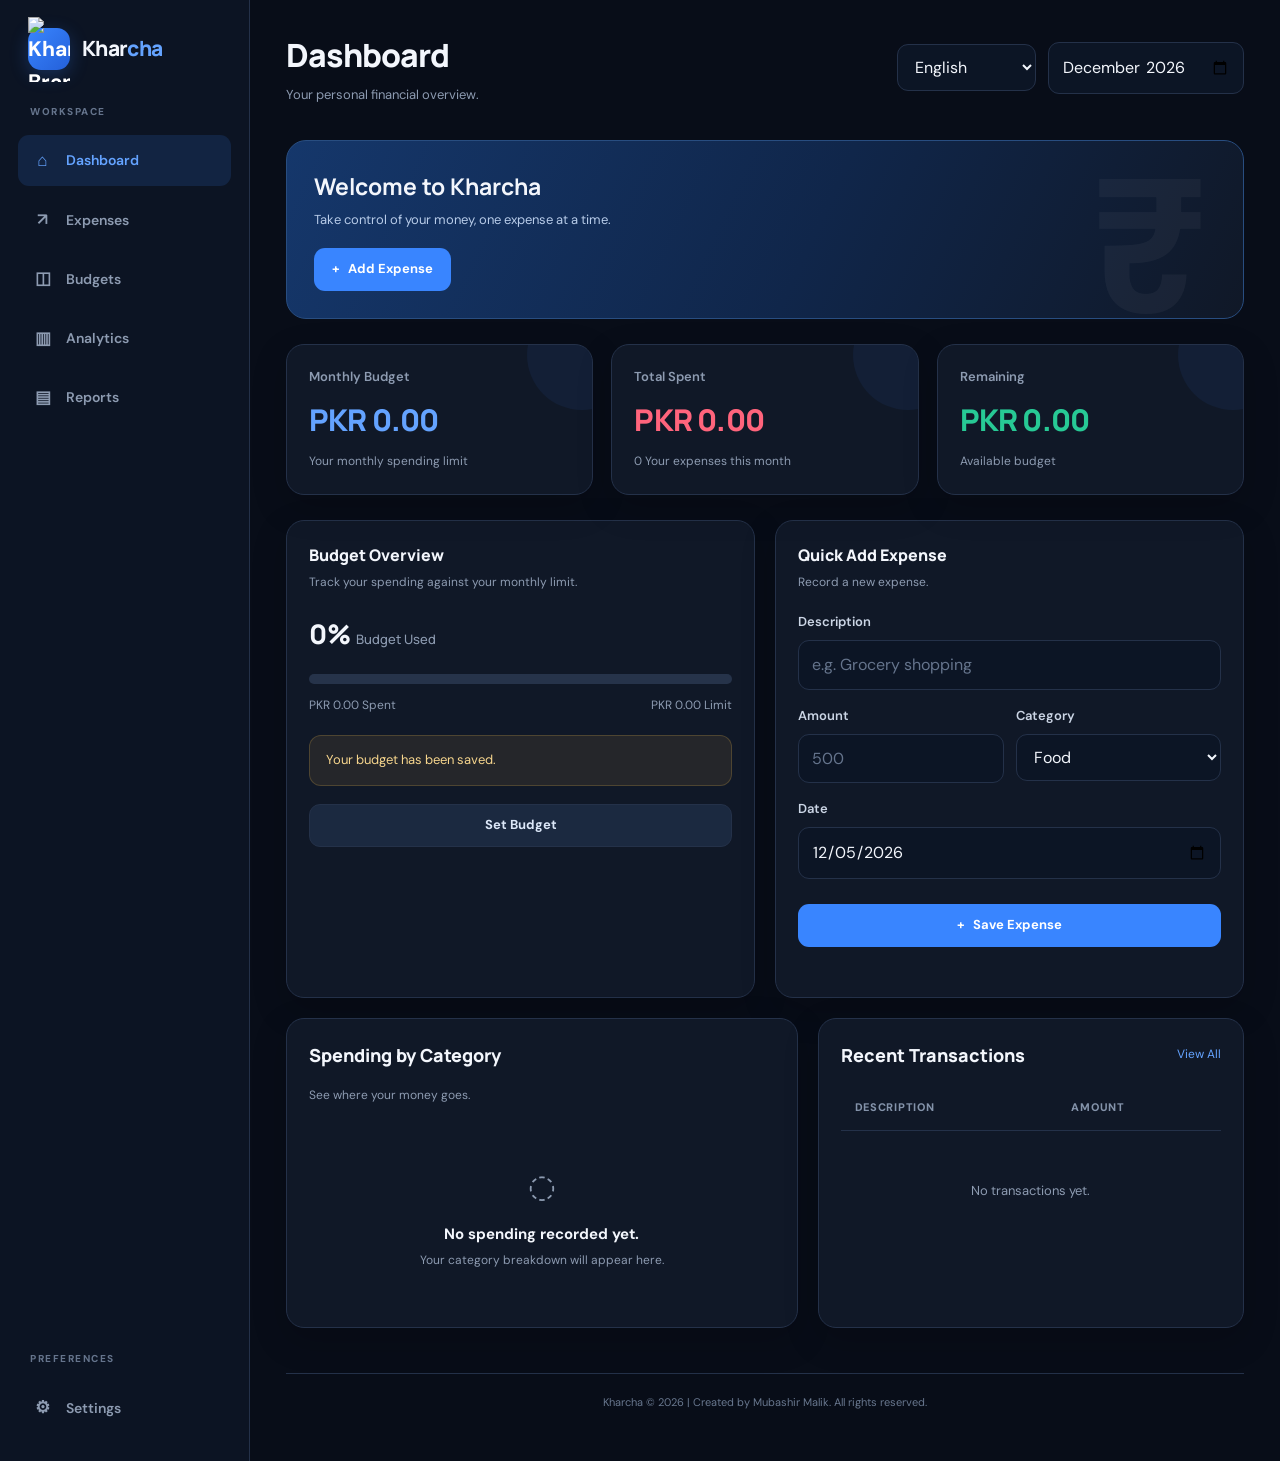
==== commit b04e7c2c: "Update index.html" ====
--- a/index.html
+++ b/index.html
@@ -181,10 +181,10 @@
   
 
 <a href="index.html" class="brand">
-  <div class="brand-logo">
-    <img src="kharcha-logo.png" alt="Kharcha Logo">
-  </div>
-  <div class="brand-name">Khar<span>cha</span></div>
+    <div class="brand-logo">
+        <img src="kharcha-logo.png" alt="Kharcha Brand Logo">
+    </div>
+    <div class="brand-name">Khar<span>cha</span></div>
 </a>
 
 
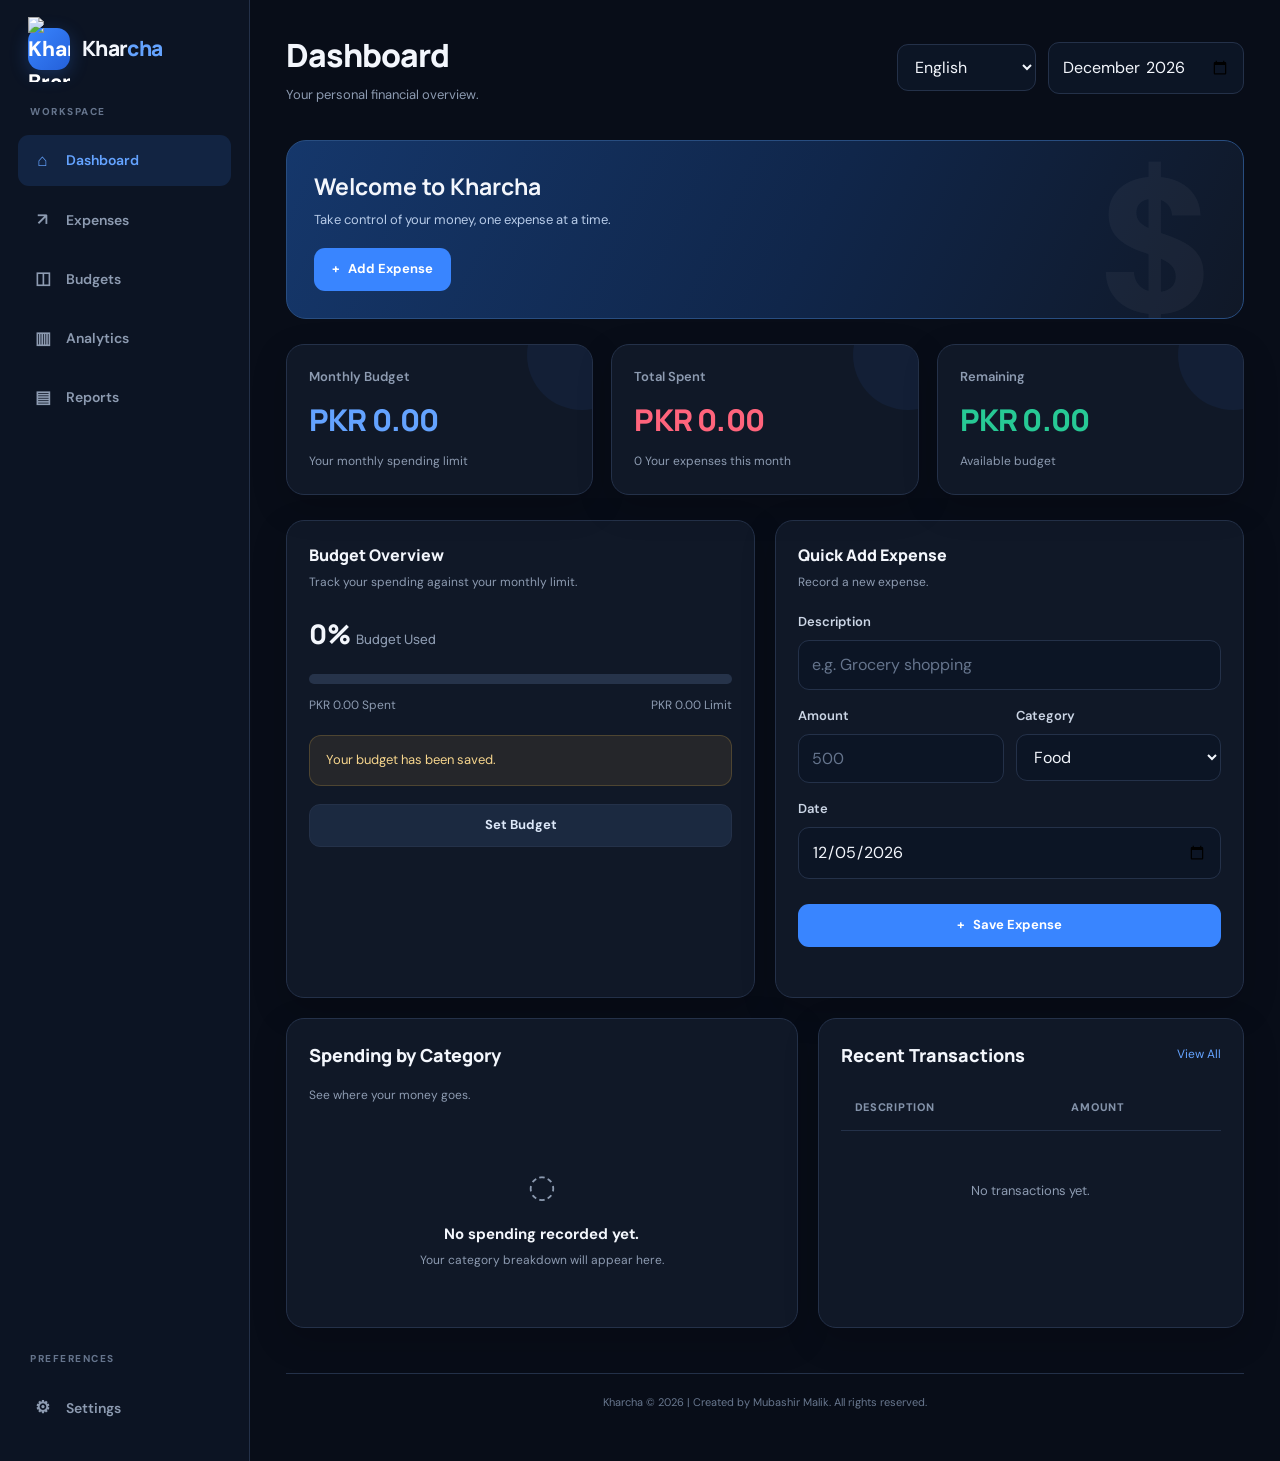
==== commit 39d54dc5: "Update index.html" ====
--- a/index.html
+++ b/index.html
@@ -21,7 +21,7 @@
     }
 
     .welcome-banner::after {
-      content: "₹";
+      content: "$";
       position: absolute;
       right: 35px;
       top: -45px;
@@ -182,7 +182,7 @@
 
 <a href="index.html" class="brand">
     <div class="brand-logo">
-        <img src="kharcha-logo.png" alt="Kharcha Brand Logo">
+        <img src="kharcha-logo.svg" alt="Kharcha Brand Logo">
     </div>
     <div class="brand-name">Khar<span>cha</span></div>
 </a>
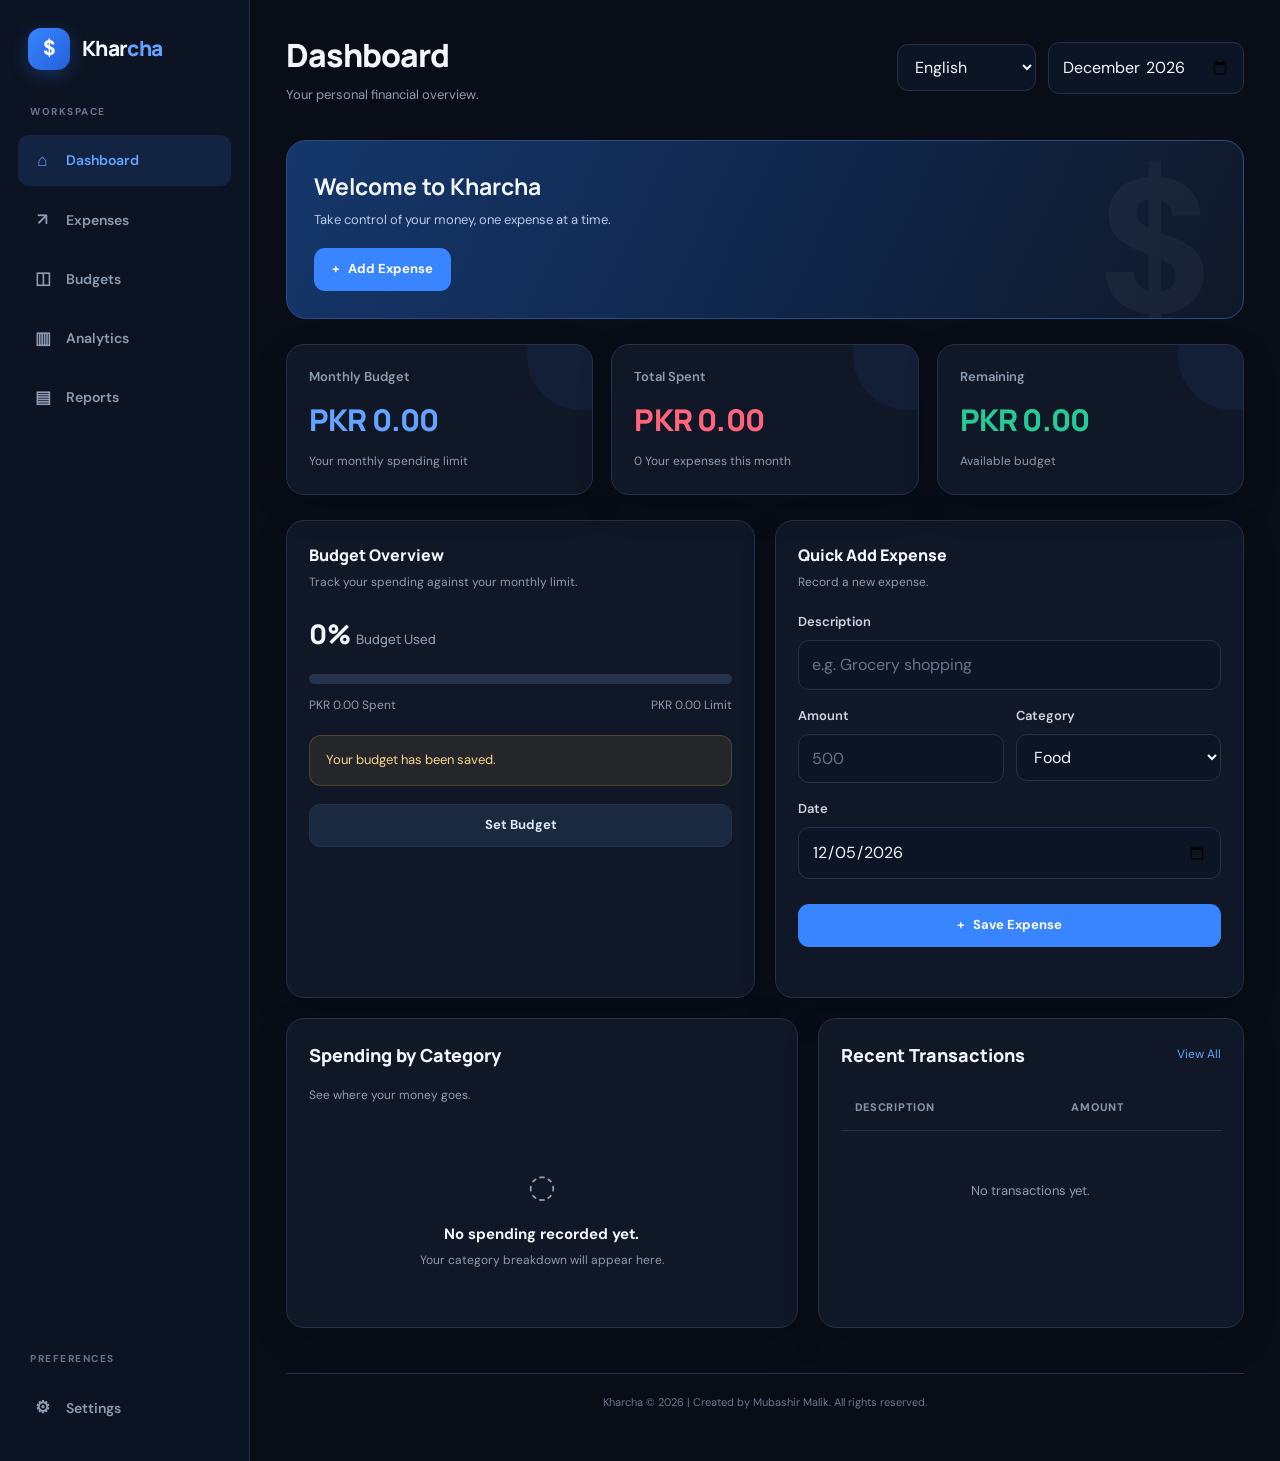
==== commit 6ad22282: "Update index.html" ====
--- a/index.html
+++ b/index.html
@@ -181,11 +181,9 @@
   
 
 <a href="index.html" class="brand">
-    <div class="brand-logo">
-        <img src="kharcha-logo.svg" alt="Kharcha Brand Logo">
-    </div>
-    <div class="brand-name">Khar<span>cha</span></div>
-</a>
+      <div class="brand-logo">$</div>
+      <div class="brand-name">Khar<span>cha</span></div>
+    </a>
 
 
 
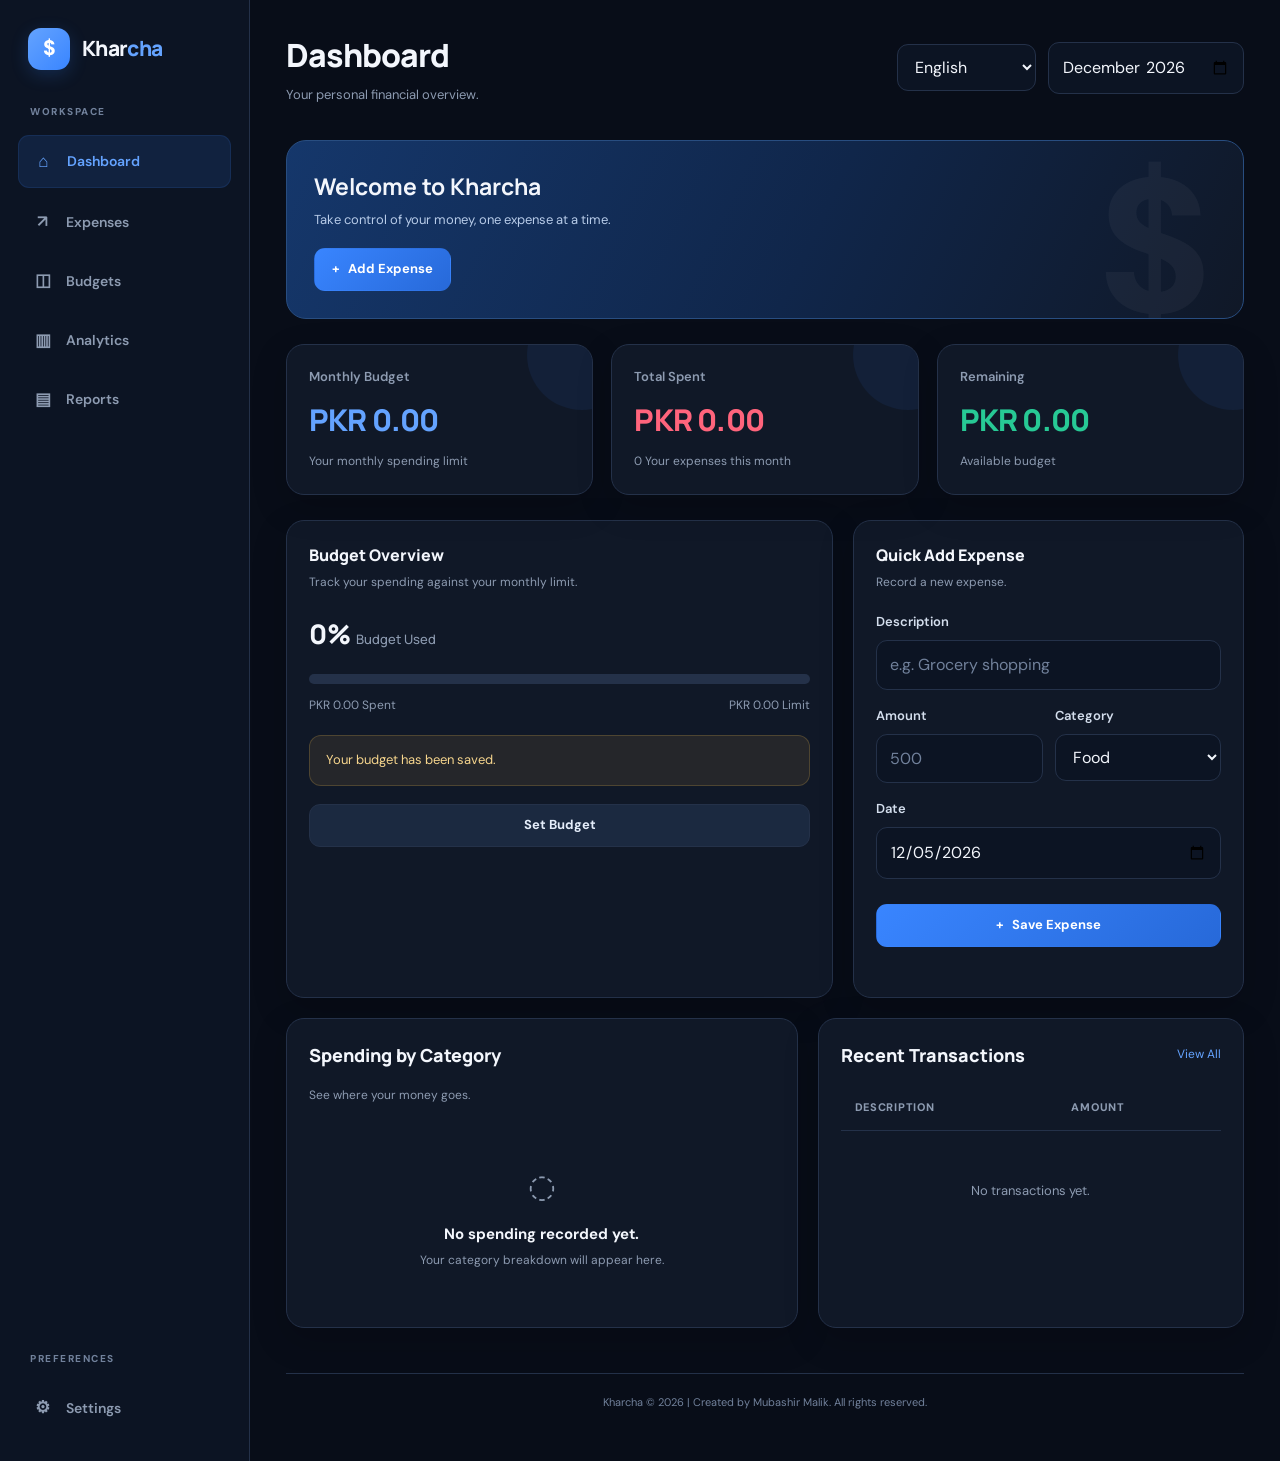
==== commit ba25c3b2: "Update index.html" ====
--- a/index.html
+++ b/index.html
@@ -121,6 +121,10 @@
       min-height: 18px;
     }
 
+    .success-message.error {
+      color: var(--red);
+    }
+
     [dir="rtl"] body {
       text-align: right;
     }
@@ -175,17 +179,12 @@
 
 <div class="app-layout">
 
-  <!-- SIDEBAR -->
   <aside class="sidebar">
 
-  
-
-<a href="index.html" class="brand">
+    <a href="index.html" class="brand">
       <div class="brand-logo">$</div>
       <div class="brand-name">Khar<span>cha</span></div>
     </a>
-
-
 
     <div class="nav-section">
       <div class="nav-label" data-i18n="workspace">Workspace</div>
@@ -227,10 +226,8 @@
 
   </aside>
 
-  <!-- MAIN CONTENT -->
   <main class="main-content">
 
-    <!-- TOPBAR -->
     <header class="topbar">
 
       <div class="page-heading">
@@ -240,45 +237,38 @@
 
       <div class="topbar-actions">
 
-        <select id="languageSelect" class="language-select"
-          aria-label="Choose language">
+        <select id="languageSelect" class="language-select" aria-label="Choose language">
           <option value="en">English</option>
           <option value="ur">اردو</option>
           <option value="roman">Roman Urdu</option>
         </select>
 
-        <input type="month" id="monthSelect"
-          class="month-control" aria-label="Select month">
+        <input type="month" id="monthSelect" class="month-control" aria-label="Select month">
 
       </div>
 
     </header>
 
-    <!-- WELCOME -->
     <section class="welcome-banner">
 
-      <h2 data-i18n="welcome">Take control of your money.</h2>
+      <h2 data-i18n="welcome">Welcome to Kharcha</h2>
 
       <p data-i18n="welcomeText">
-        Track your spending, manage your budget,
-        and make better financial decisions.
+        Take control of your money, one expense at a time.
       </p>
 
       <a href="#addExpense" class="btn btn-primary">
-        + <span data-i18n="addExpense">Add an expense</span>
+        + <span data-i18n="addExpense">Add Expense</span>
       </a>
 
     </section>
 
-    <!-- FINANCIAL SUMMARY -->
     <section class="stats-grid">
 
       <div class="card stat-card balance">
         <div class="stat-label" data-i18n="monthlyBudget">Monthly Budget</div>
         <div class="stat-value" id="budgetValue">PKR 0</div>
-        <div class="stat-note" data-i18n="budgetNote">
-          Your planned monthly spending limit
-        </div>
+        <div class="stat-note" data-i18n="budgetNote">Your monthly spending limit</div>
       </div>
 
       <div class="card stat-card expense">
@@ -288,16 +278,13 @@
       </div>
 
       <div class="card stat-card income">
-        <div class="stat-label" data-i18n="remaining">Remaining Balance</div>
+        <div class="stat-label" data-i18n="remaining">Remaining</div>
         <div class="stat-value" id="remainingValue">PKR 0</div>
-        <div class="stat-note" data-i18n="remainingNote">
-          Money left from your monthly budget
-        </div>
+        <div class="stat-note" data-i18n="remainingNote">Available budget</div>
       </div>
 
     </section>
 
-    <!-- MAIN DASHBOARD GRID -->
     <section class="dashboard-grid">
 
       <div class="card">
@@ -305,11 +292,11 @@
         <div class="card-title" data-i18n="budgetOverview">Budget Overview</div>
 
         <div class="card-description" data-i18n="budgetDescription">
-          Monitor how much of your budget you've used.
+          Track your spending against your monthly limit.
         </div>
 
         <div class="budget-big" id="budgetPercentage">
-          0% <span data-i18n="budgetUsed">of your budget used</span>
+          0% <span data-i18n="budgetUsed">Budget Used</span>
         </div>
 
         <div class="progress-track">
@@ -323,20 +310,18 @@
 
         <div id="budgetWarning" class="notice warning" style="margin-top:20px"></div>
 
-        <button class="btn btn-secondary btn-full"
-          id="setBudgetButton" data-i18n="setBudget">
-          Set Monthly Budget
+        <button class="btn btn-secondary btn-full" id="setBudgetButton" data-i18n="setBudget">
+          Set Budget
         </button>
 
       </div>
 
-      <!-- QUICK EXPENSE FORM -->
       <div class="card" id="addExpense">
 
         <div class="card-title" data-i18n="quickAdd">Quick Add Expense</div>
 
         <div class="card-description" data-i18n="quickDescription">
-          Record a purchase in seconds.
+          Record a new expense.
         </div>
 
         <form id="expenseForm" class="quick-form">
@@ -349,7 +334,7 @@
           </div>
 
           <div class="form-group">
-            <label for="expenseAmount" data-i18n="amount">Amount (PKR)</label>
+            <label for="expenseAmount" data-i18n="amount">Amount</label>
             <input id="expenseAmount" type="number"
               min="0.01" step="0.01" placeholder="500" required>
           </div>
@@ -385,7 +370,6 @@
 
     </section>
 
-    <!-- LOWER DASHBOARD -->
     <section class="dashboard-bottom">
 
       <div class="card">
@@ -395,7 +379,7 @@
         </div>
 
         <div class="card-description" data-i18n="categoryDescription">
-          Understand where your money goes.
+          See where your money goes.
         </div>
 
         <div class="category-list" id="categoryList"></div>
@@ -410,7 +394,7 @@
           <a href="expenses.html"
             style="color:var(--blue-light);font-size:12px"
             data-i18n="viewAll">
-            View all →
+            View All →
           </a>
         </div>
 
@@ -479,15 +463,12 @@
       : 0;
 
     $("budgetPercentage").innerHTML =
-      `${percentage}% <span>${t("budgetUsed")}</span>`;
+      `${percentage}% <span>${escapeHTML(t("budgetUsed"))}</span>`;
 
     $("budgetProgress").style.width =
       `${Math.min(percentage, 100)}%`;
 
-    $("budgetProgress").classList.toggle(
-      "danger",
-      percentage >= 100
-    );
+    $("budgetProgress").classList.toggle("danger", percentage >= 100);
 
     $("budgetSpentLabel").textContent =
       `${money(summary.spent)} ${t("spent")}`;
@@ -592,22 +573,30 @@
   $("expenseForm").addEventListener("submit", event => {
     event.preventDefault();
 
+    const message = $("expenseMessage");
+    message.classList.remove("error");
+
     try {
-      Kharcha.addExpense({
+      const result = Kharcha.addExpense({
         description: $("expenseDescription").value,
         amount: $("expenseAmount").value,
         category: $("expenseCategory").value,
         date: $("expenseDate").value
       });
 
+      if (!result) {
+        throw new Error(Kharcha.translate("invalidAmount"));
+      }
+
       $("expenseForm").reset();
       $("expenseDate").value = new Date().toISOString().slice(0, 10);
-      $("expenseMessage").textContent = Kharcha.translate("saved");
+      message.textContent = Kharcha.translate("saved");
 
       renderDashboard();
 
     } catch (error) {
-      $("expenseMessage").textContent = error.message;
+      message.classList.add("error");
+      message.textContent = error.message || Kharcha.translate("storageError");
     }
   });
 
@@ -625,12 +614,18 @@
 
     const amount = Number(answer);
 
-    if (!Number.isFinite(amount) || amount < 0) {
+    if (!Number.isFinite(amount) || amount <= 0) {
       alert(Kharcha.translate("invalidBudget"));
       return;
     }
 
-    Kharcha.setMonthlyBudget(amount, selectedMonth());
+    const saved = Kharcha.setMonthlyBudget(amount, selectedMonth());
+
+    if (!saved) {
+      alert(Kharcha.translate("storageError"));
+      return;
+    }
+
     renderDashboard();
   });
 
@@ -646,6 +641,10 @@
 
     Kharcha.applyTranslations();
     renderDashboard();
+
+    Kharcha.onDataChange(() => {
+      renderDashboard();
+    });
   }
 
   initializeDashboard();
--- a/style.css
+++ b/style.css
@@ -9,11 +9,13 @@
   --border: #243149;
   --text: #f3f6fc;
   --muted: #8d9bb1;
+
   --blue: #3985ff;
   --blue-light: #64a3ff;
   --green: #27c995;
   --red: #ff647c;
   --yellow: #f6bd4b;
+
   --radius: 18px;
   --shadow: 0 12px 35px rgba(0,0,0,.18);
 }
@@ -26,10 +28,16 @@
 
 html {
   scroll-behavior: smooth;
+  width: 100%;
+  max-width: 100%;
+  overflow-x: clip;
 }
 
 body {
   min-height: 100vh;
+  width: 100%;
+  max-width: 100%;
+  overflow-x: clip;
   background: var(--bg);
   color: var(--text);
   font-family: 'DM Sans', sans-serif;
@@ -53,11 +61,14 @@
   max-width: 100%;
 }
 
-/* Main application layout */
+/* APPLICATION LAYOUT */
 
 .app-layout {
   display: flex;
   min-height: 100vh;
+  width: 100%;
+  max-width: 100%;
+  min-width: 0;
 }
 
 .sidebar {
@@ -81,14 +92,24 @@
 .brand-logo {
   width: 42px;
   height: 42px;
-  display: grid;
-  place-items: center;
-  background: linear-gradient(135deg, #3985ff, #2460d9);
+  flex-shrink: 0;
+  display: flex;
+  align-items: center;
+  justify-content: center;
+  background: linear-gradient(135deg, var(--blue-light), var(--blue));
   border-radius: 13px;
   color: white;
   font-size: 21px;
   font-weight: 800;
-  box-shadow: 0 5px 18px rgba(57,133,255,.25);
+  box-shadow: 0 5px 18px rgba(57,133,255,.2);
+  overflow: hidden;
+}
+
+.brand-logo img {
+  width: 100%;
+  height: 100%;
+  object-fit: contain;
+  display: block;
 }
 
 .brand-name {
@@ -111,7 +132,7 @@
 .nav-label {
   padding: 0 12px;
   margin-bottom: 7px;
-  color: #65748c;
+  color: #71819b;
   font-size: 10px;
   font-weight: 800;
   letter-spacing: 1.5px;
@@ -136,8 +157,9 @@
 }
 
 .nav-link.active {
-  background: rgba(57,133,255,.14);
+  background: rgba(57,133,255,.13);
   color: var(--blue-light);
+  border: 1px solid rgba(57,133,255,.12);
 }
 
 .nav-icon {
@@ -150,11 +172,13 @@
   margin-top: auto;
 }
 
-/* Main content */
+/* MAIN CONTENT */
 
 .main-content {
   flex: 1;
   min-width: 0;
+  max-width: 100%;
+  width: 100%;
   padding: 30px 36px;
 }
 
@@ -203,7 +227,7 @@
   font-weight: 800;
 }
 
-/* Cards and dashboard */
+/* DASHBOARD CARDS */
 
 .stats-grid {
   display: grid;
@@ -218,6 +242,11 @@
   border-radius: var(--radius);
   padding: 22px;
   box-shadow: var(--shadow);
+  transition: border-color .2s ease, transform .2s ease;
+}
+
+.card:hover {
+  border-color: #344766;
 }
 
 .stat-card {
@@ -233,7 +262,8 @@
   border-radius: 50%;
   right: -45px;
   top: -45px;
-  background: rgba(57,133,255,.07);
+  background: rgba(57,133,255,.08);
+  pointer-events: none;
 }
 
 .stat-label {
@@ -288,12 +318,12 @@
   margin-bottom: 20px;
 }
 
-/* Budget progress */
+/* BUDGET PROGRESS */
 
 .progress-track {
   width: 100%;
   height: 10px;
-  background: #26334a;
+  background: #243149;
   border-radius: 20px;
   overflow: hidden;
 }
@@ -301,7 +331,7 @@
 .progress-fill {
   height: 100%;
   width: 0;
-  background: linear-gradient(90deg, #347cff, #65a6ff);
+  background: linear-gradient(90deg, #3985ff, #64a3ff);
   border-radius: inherit;
   transition: width .4s ease;
 }
@@ -319,7 +349,7 @@
   font-size: 12px;
 }
 
-/* Forms and controls */
+/* FORMS AND CONTROLS */
 
 .form-group {
   display: flex;
@@ -329,7 +359,7 @@
 }
 
 .form-group label {
-  color: #cbd5e5;
+  color: #d4deed;
   font-size: 13px;
   font-weight: 600;
 }
@@ -341,7 +371,7 @@
   width: 100%;
   min-height: 45px;
   padding: 11px 13px;
-  background: #0c1525;
+  background: #0c1423;
   border: 1px solid var(--border);
   border-radius: 11px;
   color: var(--text);
@@ -353,12 +383,12 @@
 select:focus,
 textarea:focus {
   border-color: var(--blue);
-  box-shadow: 0 0 0 3px rgba(57,133,255,.12);
+  box-shadow: 0 0 0 3px rgba(57,133,255,.13);
 }
 
 input::placeholder,
 textarea::placeholder {
-  color: #65748c;
+  color: #71819b;
 }
 
 select option {
@@ -372,7 +402,7 @@
   gap: 15px;
 }
 
-/* Buttons */
+/* BUTTONS */
 
 .btn {
   display: inline-flex;
@@ -389,23 +419,24 @@
 }
 
 .btn-primary {
-  background: var(--blue);
+  background: linear-gradient(135deg, #3985ff, #2769d9);
   color: white;
 }
 
 .btn-primary:hover {
-  background: #256de0;
+  background: linear-gradient(135deg, #64a3ff, #3985ff);
   transform: translateY(-1px);
+  box-shadow: 0 6px 18px rgba(57,133,255,.2);
 }
 
 .btn-secondary {
   background: var(--surface-3);
-  color: #dce7f8;
+  color: #e5edfa;
   border-color: var(--border);
 }
 
 .btn-secondary:hover {
-  background: #263751;
+  background: #243653;
 }
 
 .btn-danger {
@@ -422,10 +453,11 @@
   width: 100%;
 }
 
-/* Tables and transactions */
+/* TABLES AND TRANSACTIONS */
 
 .table-wrapper {
   width: 100%;
+  max-width: 100%;
   overflow-x: auto;
 }
 
@@ -438,7 +470,7 @@
 th {
   padding: 13px 14px;
   text-align: left;
-  color: #8493aa;
+  color: #8d9bb1;
   font-size: 11px;
   font-weight: 800;
   letter-spacing: .7px;
@@ -448,8 +480,8 @@
 
 td {
   padding: 15px 14px;
-  border-bottom: 1px solid rgba(36,49,73,.7);
-  color: #dce5f3;
+  border-bottom: 1px solid rgba(36,49,73,.8);
+  color: #e5edfa;
   font-size: 13px;
 }
 
@@ -458,7 +490,7 @@
 }
 
 tbody tr:hover {
-  background: rgba(255,255,255,.018);
+  background: rgba(255,255,255,.025);
 }
 
 .transaction-name {
@@ -480,7 +512,7 @@
   font-weight: 700;
 }
 
-/* Category labels */
+/* CATEGORY LABELS */
 
 .badge {
   display: inline-flex;
@@ -503,7 +535,7 @@
   color: var(--red);
 }
 
-/* Charts and category breakdown */
+/* CATEGORY BREAKDOWN */
 
 .category-list {
   display: flex;
@@ -525,7 +557,7 @@
 }
 
 .category-info span:first-child {
-  color: #dce5f3;
+  color: #e5edfa;
   font-weight: 600;
 }
 
@@ -535,18 +567,18 @@
 
 .category-track {
   height: 7px;
-  background: #26334a;
+  background: #243149;
   border-radius: 20px;
   overflow: hidden;
 }
 
 .category-fill {
   height: 100%;
-  background: linear-gradient(90deg, #3985ff, #6bafff);
+  background: linear-gradient(90deg, #3985ff, #64a3ff);
   border-radius: inherit;
 }
 
-/* Empty states */
+/* EMPTY STATES */
 
 .empty-state {
   padding: 35px 20px;
@@ -569,7 +601,7 @@
   font-size: 12px;
 }
 
-/* Filters and page tools */
+/* FILTERS */
 
 .filters {
   display: flex;
@@ -583,7 +615,7 @@
   max-width: 220px;
 }
 
-/* Settings */
+/* SETTINGS */
 
 .settings-group {
   margin-bottom: 22px;
@@ -612,14 +644,14 @@
   font-size: 12px;
 }
 
-/* Notices */
+/* NOTICES */
 
 .notice {
   padding: 14px 16px;
   border-radius: 12px;
-  background: rgba(57,133,255,.1);
+  background: rgba(57,133,255,.09);
   border: 1px solid rgba(57,133,255,.2);
-  color: #b8d5ff;
+  color: #a9caff;
   font-size: 13px;
   margin-bottom: 18px;
 }
@@ -636,142 +668,19 @@
   color: #ff9aaa;
 }
 
-/* Footer */
+/* FOOTER */
 
 .app-footer {
   margin-top: 45px;
   padding: 20px 0;
   border-top: 1px solid var(--border);
-  color: #68778e;
+  color: #71819b;
   text-align: center;
   font-size: 11px;
 }
 
-/* Responsive design */
-
-@media (max-width: 1000px) {
-  .sidebar {
-    width: 215px;
-    min-width: 215px;
-  }
-
-  .main-content {
-    padding: 25px 22px;
-  }
-
-  .dashboard-grid {
-    grid-template-columns: 1fr;
-  }
-}
-
-@media (max-width: 720px) {
-  .app-layout {
-    display: block;
-  }
-
-  .sidebar {
-    width: 100%;
-    min-width: 0;
-    padding: 15px;
-    gap: 15px;
-    border-right: none;
-    border-bottom: 1px solid var(--border);
-  }
-
-  .brand {
-    padding: 0 5px;
-  }
-
-  .nav-section {
-    flex-direction: row;
-    flex-wrap: wrap;
-    gap: 6px;
-  }
-
-  .nav-label,
-  .sidebar-bottom {
-    display: none;
-  }
-
-  .nav-link {
-    padding: 9px 11px;
-    font-size: 12px;
-  }
-
-  .main-content {
-    padding: 22px 15px;
-  }
-
-  .topbar {
-    align-items: flex-start;
-    flex-direction: column;
-    margin-bottom: 25px;
-  }
-
-  .topbar-actions {
-    width: 100%;
-    flex-wrap: wrap;
-  }
-
-  .stats-grid {
-    grid-template-columns: 1fr;
-    gap: 12px;
-  }
-
-  .card {
-    padding: 17px;
-  }
-
-  .form-row {
-    grid-template-columns: 1fr;
-    gap: 0;
-  }
-
-  .section-heading {
-    align-items: flex-start;
-  }
-}
-
-@media (max-width: 400px) {
-  .nav-link {
-    padding: 8px;
-    font-size: 11px;
-  }
-
-  .brand-name {
-    font-size: 19px;
-  }
-
-  .main-content {
-    padding: 18px 12px;
-  }
-}
-
-/* =========================================================
-   KHARCHA — MOBILE RESPONSIVENESS FIX
-   ========================================================= */
-
-/* Prevent horizontal overflow */
-html,
-body {
-  width: 100%;
-  max-width: 100%;
-  overflow-x: clip;
-}
-
-.app-layout {
-  width: 100%;
-  max-width: 100%;
-  min-width: 0;
-}
-
-.main-content {
-  min-width: 0;
-  max-width: 100%;
-  width: 100%;
-}
-
-/* Allow nested content to shrink */
+/* LAYOUT PROTECTION */
+
 .main-content *,
 .card,
 .page-section,
@@ -783,20 +692,20 @@
   max-width: 100%;
 }
 
-.dashboard-grid {
-  grid-template-columns: repeat(2, minmax(0, 1fr));
-}
-
-/* Tables remain scrollable inside their own container */
-.table-wrapper {
-  width: 100%;
-  max-width: 100%;
-  overflow-x: auto;
-}
-
-/* Mobile and smaller tablets */
+/* RESPONSIVE */
+
+@media (max-width: 1000px) {
+  .sidebar {
+    width: 215px;
+    min-width: 215px;
+  }
+
+  .main-content {
+    padding: 25px 22px;
+  }
+}
+
 @media screen and (max-width: 800px) {
-
   .app-layout {
     display: flex;
     flex-direction: column;
@@ -812,6 +721,10 @@
     border-bottom: 1px solid var(--border);
   }
 
+  .brand {
+    padding: 0 5px;
+  }
+
   .nav-section {
     display: flex;
     flex-direction: row;
@@ -882,9 +795,7 @@
   }
 }
 
-/* Smaller phones */
 @media screen and (max-width: 480px) {
-
   .main-content {
     padding: 16px 12px;
   }
@@ -927,7 +838,8 @@
   }
 }
 
-/* Urdu right-to-left layout */
+/* URDU RTL */
+
 html[dir="rtl"] body {
   text-align: right;
 }
@@ -950,18 +862,4 @@
   html[dir="rtl"] .sidebar {
     border-left: none;
   }
-
-}
-
-.brand-logo {
-  display: flex;
-  align-items: center;
-  justify-content: center;
-}
-
-.brand-logo img {
-  width: 65px;
-  height: 65px;
-  object-fit: contain;
-  display: block;
-}
+}
